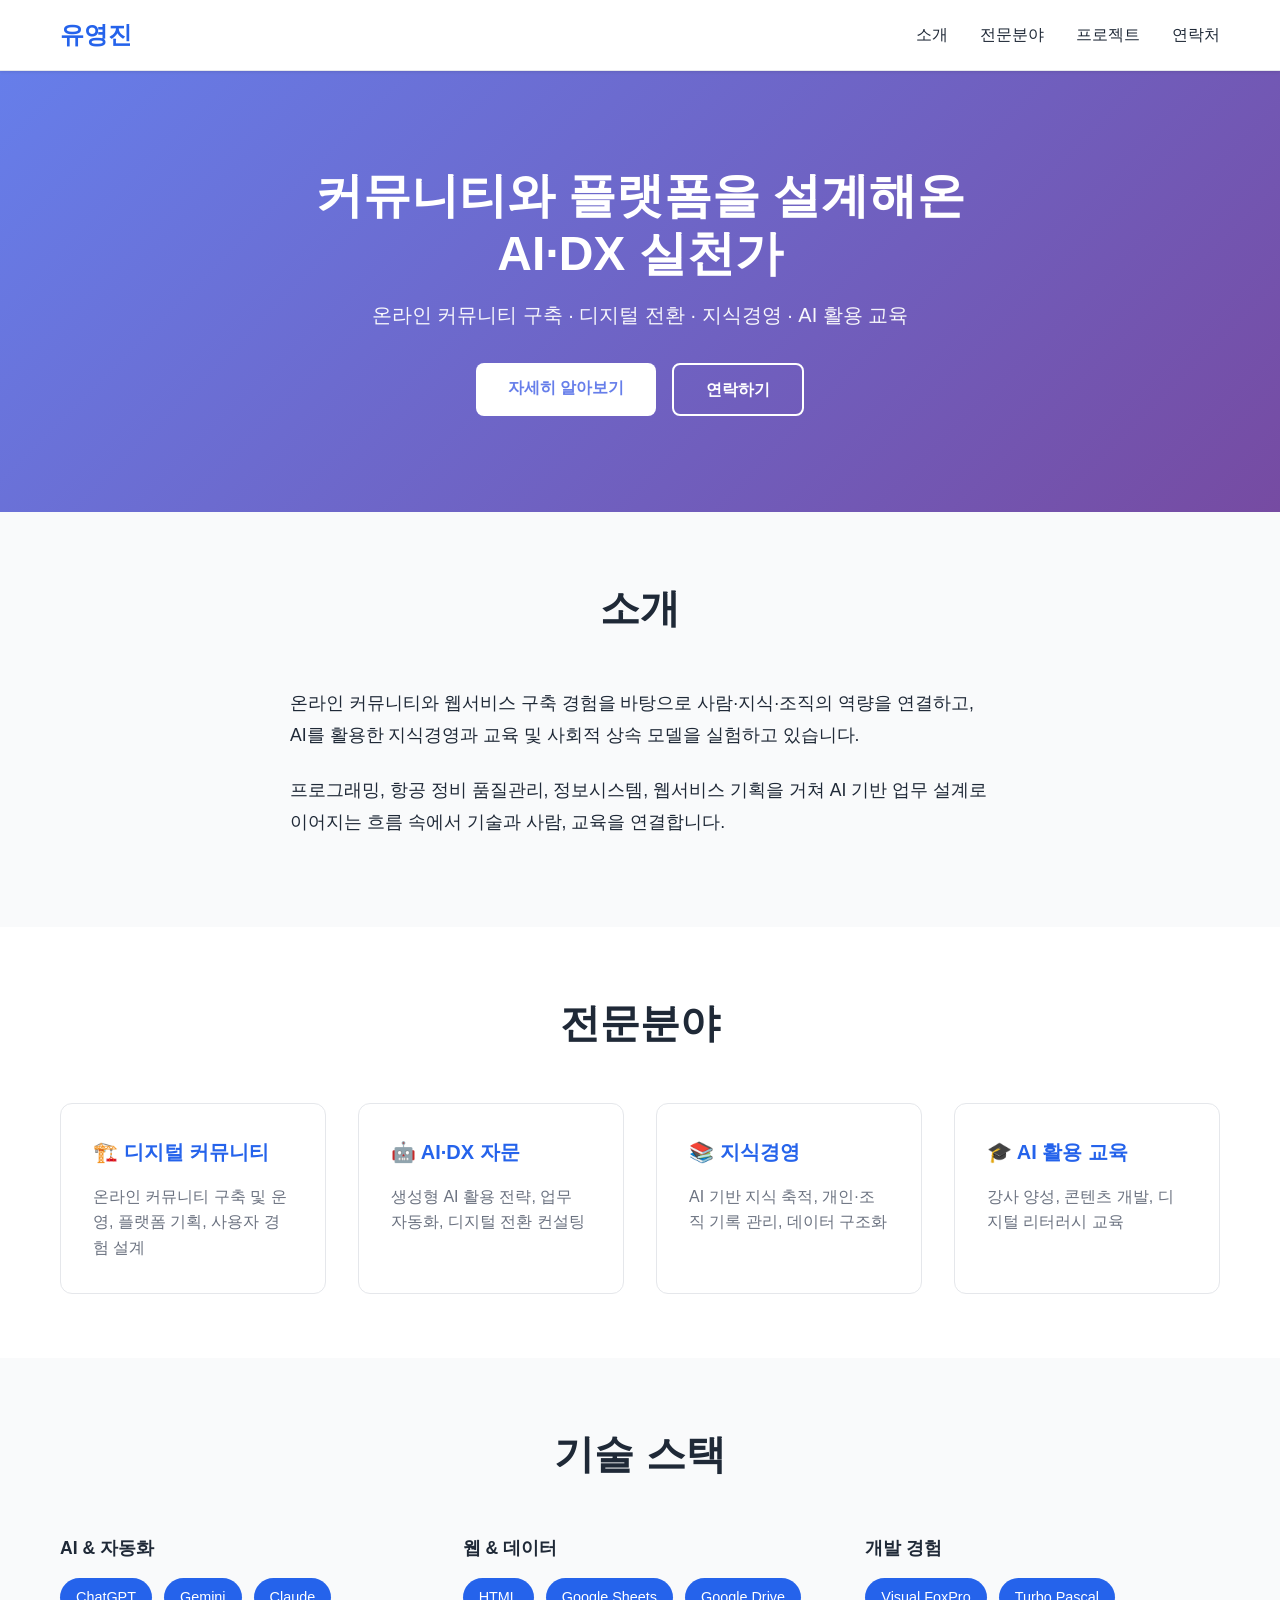
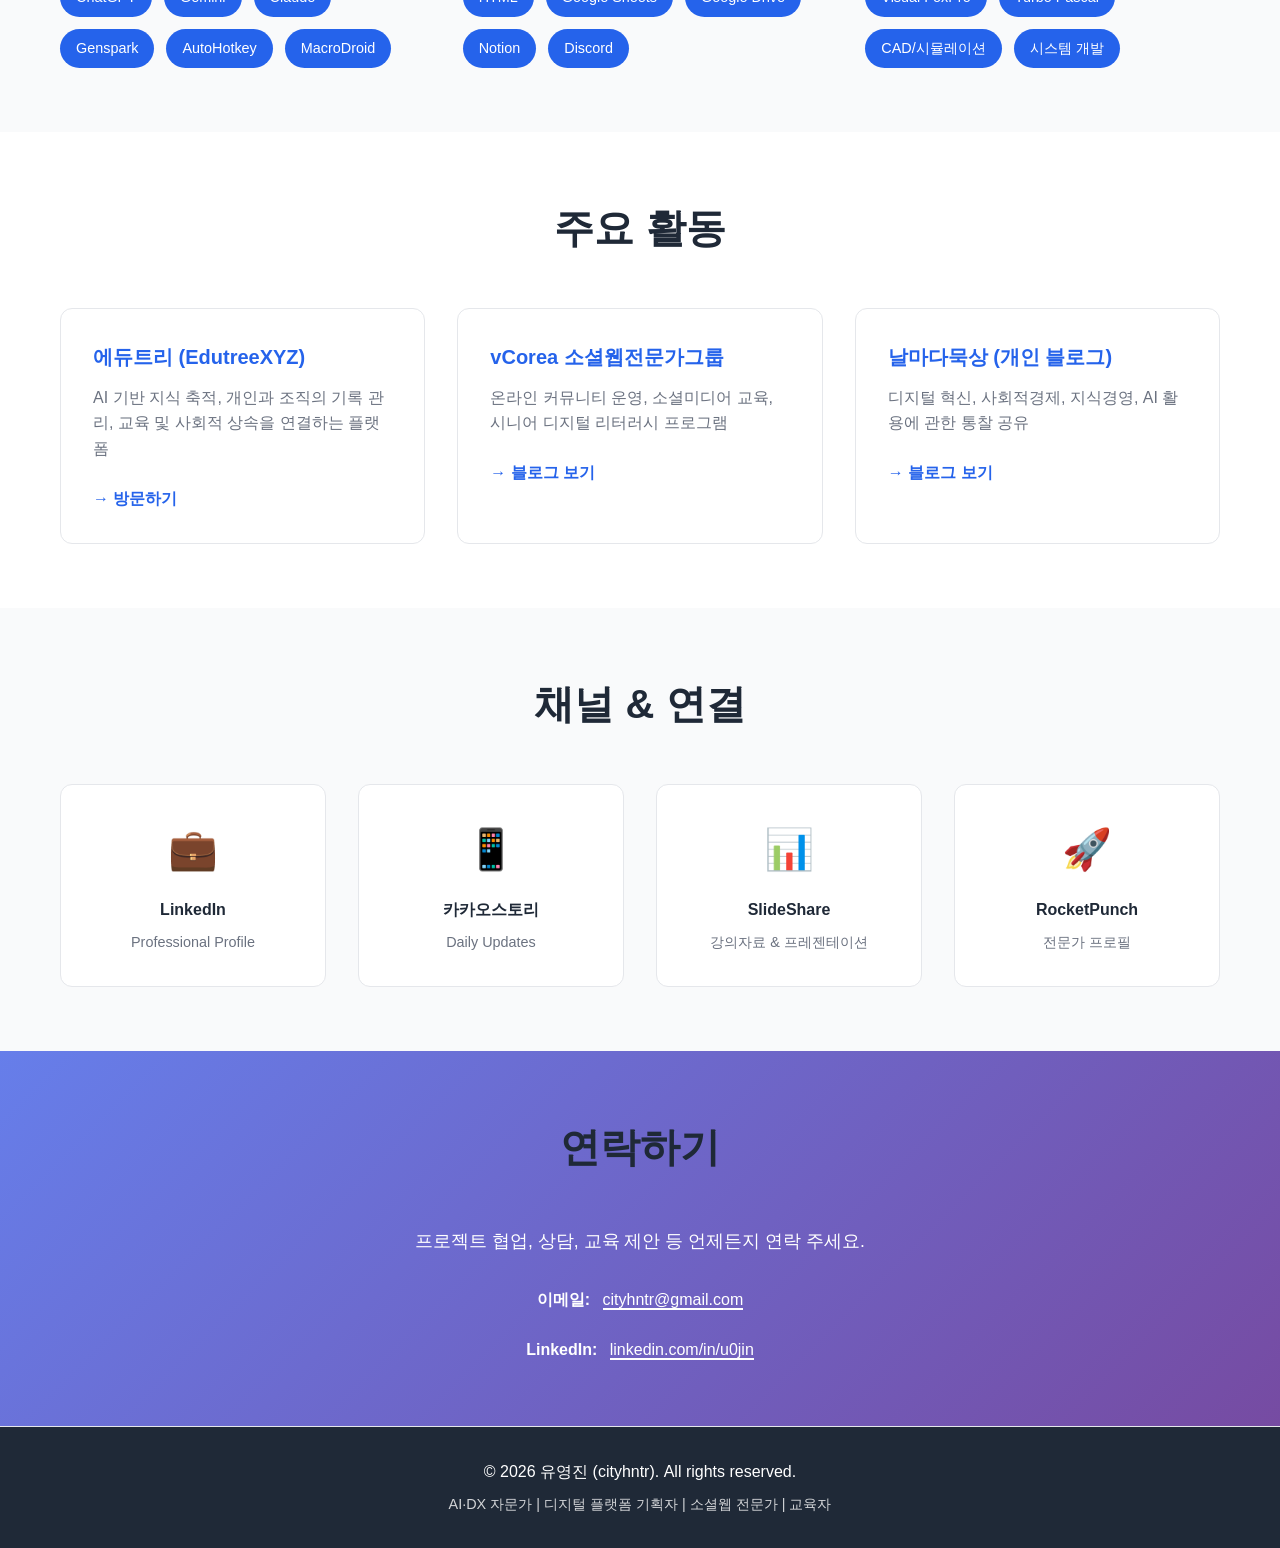
==== index.html @ fdac0101 "Initial commit: Create personal portfolio site" ====
<!DOCTYPE html>
<html lang="ko">
<head>
    <meta charset="UTF-8">
    <meta name="viewport" content="width=device-width, initial-scale=1.0">
    <title>유영진 | AI·DX 자문가, 디지털 플랫폼 기획자</title>
    <link rel="stylesheet" href="style.css">
</head>
<body>
    <!-- Navigation -->
    <nav class="navbar">
        <div class="container">
            <div class="logo">유영진</div>
            <ul class="nav-links">
                <li><a href="#about">소개</a></li>
                <li><a href="#expertise">전문분야</a></li>
                <li><a href="#projects">프로젝트</a></li>
                <li><a href="#contact">연락처</a></li>
            </ul>
        </div>
    </nav>

    <!-- Hero Section -->
    <section class="hero">
        <div class="container">
            <div class="hero-content">
                <h1>커뮤니티와 플랫폼을 설계해온<br>AI·DX 실천가</h1>
                <p class="subtitle">온라인 커뮤니티 구축 · 디지털 전환 · 지식경영 · AI 활용 교육</p>
                <div class="cta-buttons">
                    <a href="#about" class="btn btn-primary">자세히 알아보기</a>
                    <a href="#contact" class="btn btn-secondary">연락하기</a>
                </div>
            </div>
        </div>
    </section>

    <!-- About Section -->
    <section id="about" class="about">
        <div class="container">
            <h2>소개</h2>
            <div class="about-content">
                <div class="about-text">
                    <p>온라인 커뮤니티와 웹서비스 구축 경험을 바탕으로 사람·지식·조직의 역량을 연결하고, AI를 활용한 지식경영과 교육 및 사회적 상속 모델을 실험하고 있습니다.</p>
                    <p>프로그래밍, 항공 정비 품질관리, 정보시스템, 웹서비스 기획을 거쳐 AI 기반 업무 설계로 이어지는 흐름 속에서 기술과 사람, 교육을 연결합니다.</p>
                </div>
            </div>
        </div>
    </section>

    <!-- Expertise Section -->
    <section id="expertise" class="expertise">
        <div class="container">
            <h2>전문분야</h2>
            <div class="expertise-grid">
                <div class="expertise-card">
                    <h3>🏗️ 디지털 커뮤니티</h3>
                    <p>온라인 커뮤니티 구축 및 운영, 플랫폼 기획, 사용자 경험 설계</p>
                </div>
                <div class="expertise-card">
                    <h3>🤖 AI·DX 자문</h3>
                    <p>생성형 AI 활용 전략, 업무 자동화, 디지털 전환 컨설팅</p>
                </div>
                <div class="expertise-card">
                    <h3>📚 지식경영</h3>
                    <p>AI 기반 지식 축적, 개인·조직 기록 관리, 데이터 구조화</p>
                </div>
                <div class="expertise-card">
                    <h3>🎓 AI 활용 교육</h3>
                    <p>강사 양성, 콘텐츠 개발, 디지털 리터러시 교육</p>
                </div>
            </div>
        </div>
    </section>

    <!-- Skills Section -->
    <section class="skills">
        <div class="container">
            <h2>기술 스택</h2>
            <div class="skills-grid">
                <div class="skill-category">
                    <h4>AI & 자동화</h4>
                    <div class="skill-tags">
                        <span class="tag">ChatGPT</span>
                        <span class="tag">Gemini</span>
                        <span class="tag">Claude</span>
                        <span class="tag">Genspark</span>
                        <span class="tag">AutoHotkey</span>
                        <span class="tag">MacroDroid</span>
                    </div>
                </div>
                <div class="skill-category">
                    <h4>웹 & 데이터</h4>
                    <div class="skill-tags">
                        <span class="tag">HTML</span>
                        <span class="tag">Google Sheets</span>
                        <span class="tag">Google Drive</span>
                        <span class="tag">Notion</span>
                        <span class="tag">Discord</span>
                    </div>
                </div>
                <div class="skill-category">
                    <h4>개발 경험</h4>
                    <div class="skill-tags">
                        <span class="tag">Visual FoxPro</span>
                        <span class="tag">Turbo Pascal</span>
                        <span class="tag">CAD/시뮬레이션</span>
                        <span class="tag">시스템 개발</span>
                    </div>
                </div>
            </div>
        </div>
    </section>

    <!-- Projects Section -->
    <section id="projects" class="projects">
        <div class="container">
            <h2>주요 활동</h2>
            <div class="projects-grid">
                <div class="project-card">
                    <h3>에듀트리 (EdutreeXYZ)</h3>
                    <p>AI 기반 지식 축적, 개인과 조직의 기록 관리, 교육 및 사회적 상속을 연결하는 플랫폼</p>
                    <a href="https://edutree.xyz" target="_blank" class="project-link">→ 방문하기</a>
                </div>
                <div class="project-card">
                    <h3>vCorea 소셜웹전문가그룹</h3>
                    <p>온라인 커뮤니티 운영, 소셜미디어 교육, 시니어 디지털 리터러시 프로그램</p>
                    <a href="https://vcorea.tistory.com/" target="_blank" class="project-link">→ 블로그 보기</a>
                </div>
                <div class="project-card">
                    <h3>날마다묵상 (개인 블로그)</h3>
                    <p>디지털 혁신, 사회적경제, 지식경영, AI 활용에 관한 통찰 공유</p>
                    <a href="https://holylab.tistory.com/" target="_blank" class="project-link">→ 블로그 보기</a>
                </div>
            </div>
        </div>
    </section>

    <!-- Channel Section -->
    <section class="channels">
        <div class="container">
            <h2>채널 & 연결</h2>
            <div class="channels-grid">
                <a href="https://kr.linkedin.com/in/u0jin" target="_blank" class="channel-card">
                    <span class="channel-icon">💼</span>
                    <h4>LinkedIn</h4>
                    <p>Professional Profile</p>
                </a>
                <a href="https://story.kakao.com/cityhntr" target="_blank" class="channel-card">
                    <span class="channel-icon">📱</span>
                    <h4>카카오스토리</h4>
                    <p>Daily Updates</p>
                </a>
                <a href="https://www.slideshare.net/cityhntr" target="_blank" class="channel-card">
                    <span class="channel-icon">📊</span>
                    <h4>SlideShare</h4>
                    <p>강의자료 & 프레젠테이션</p>
                </a>
                <a href="https://www.rocketpunch.com/@3f40613a21124504" target="_blank" class="channel-card">
                    <span class="channel-icon">🚀</span>
                    <h4>RocketPunch</h4>
                    <p>전문가 프로필</p>
                </a>
            </div>
        </div>
    </section>

    <!-- Contact Section -->
    <section id="contact" class="contact">
        <div class="container">
            <h2>연락하기</h2>
            <div class="contact-content">
                <p>프로젝트 협업, 상담, 교육 제안 등 언제든지 연락 주세요.</p>
                <div class="contact-info">
                    <div class="contact-item">
                        <span class="label">이메일:</span>
                        <a href="mailto:cityhntr@gmail.com">cityhntr@gmail.com</a>
                    </div>
                    <div class="contact-item">
                        <span class="label">LinkedIn:</span>
                        <a href="https://kr.linkedin.com/in/u0jin" target="_blank">linkedin.com/in/u0jin</a>
                    </div>
                </div>
            </div>
        </div>
    </section>

    <!-- Footer -->
    <footer class="footer">
        <div class="container">
            <p>&copy; 2026 유영진 (cityhntr). All rights reserved.</p>
            <p class="footer-note">AI·DX 자문가 | 디지털 플랫폼 기획자 | 소셜웹 전문가 | 교육자</p>
        </div>
    </footer>

    <script src="script.js"></script>
</body>
</html>
---- style.css ----
:root {
    --primary-color: #2563eb;
    --secondary-color: #1e40af;
    --accent-color: #7c3aed;
    --text-color: #1f2937;
    --light-text: #6b7280;
    --bg-light: #f9fafb;
    --bg-white: #ffffff;
    --border-color: #e5e7eb;
    --shadow: 0 1px 3px rgba(0, 0, 0, 0.1);
    --shadow-lg: 0 10px 15px rgba(0, 0, 0, 0.1);
}

* {
    margin: 0;
    padding: 0;
    box-sizing: border-box;
}

html {
    scroll-behavior: smooth;
}

body {
    font-family: -apple-system, BlinkMacSystemFont, 'Segoe UI', Roboto, 'Helvetica Neue', Arial, sans-serif;
    color: var(--text-color);
    line-height: 1.6;
    background-color: var(--bg-white);
}

.container {
    max-width: 1200px;
    margin: 0 auto;
    padding: 0 20px;
}

/* Navigation */
.navbar {
    background: var(--bg-white);
    border-bottom: 1px solid var(--border-color);
    position: sticky;
    top: 0;
    z-index: 100;
    box-shadow: var(--shadow);
}

.navbar .container {
    display: flex;
    justify-content: space-between;
    align-items: center;
    padding: 1rem 20px;
}

.logo {
    font-size: 1.5rem;
    font-weight: 700;
    color: var(--primary-color);
}

.nav-links {
    display: flex;
    list-style: none;
    gap: 2rem;
}

.nav-links a {
    color: var(--text-color);
    text-decoration: none;
    font-weight: 500;
    transition: color 0.3s ease;
}

.nav-links a:hover {
    color: var(--primary-color);
}

/* Hero Section */
.hero {
    background: linear-gradient(135deg, #667eea 0%, #764ba2 100%);
    color: white;
    padding: 6rem 0;
    text-align: center;
}

.hero-content h1 {
    font-size: 3rem;
    margin-bottom: 1rem;
    line-height: 1.2;
}

.subtitle {
    font-size: 1.25rem;
    margin-bottom: 2rem;
    opacity: 0.95;
}

.cta-buttons {
    display: flex;
    gap: 1rem;
    justify-content: center;
    flex-wrap: wrap;
}

.btn {
    padding: 0.75rem 2rem;
    border-radius: 0.5rem;
    font-size: 1rem;
    font-weight: 600;
    text-decoration: none;
    transition: all 0.3s ease;
    cursor: pointer;
    border: none;
    display: inline-block;
}

.btn-primary {
    background: var(--bg-white);
    color: #667eea;
}

.btn-primary:hover {
    transform: translateY(-2px);
    box-shadow: 0 10px 20px rgba(0, 0, 0, 0.2);
}

.btn-secondary {
    background: transparent;
    color: white;
    border: 2px solid white;
}

.btn-secondary:hover {
    background: white;
    color: #667eea;
}

/* Sections */
section {
    padding: 4rem 0;
}

section h2 {
    font-size: 2.5rem;
    margin-bottom: 3rem;
    text-align: center;
    color: var(--text-color);
}

.about {
    background: var(--bg-light);
}

.about-text {
    max-width: 700px;
    margin: 0 auto;
    line-height: 1.8;
    font-size: 1.1rem;
}

.about-text p {
    margin-bottom: 1.5rem;
}

/* Expertise Grid */
.expertise-grid {
    display: grid;
    grid-template-columns: repeat(auto-fit, minmax(250px, 1fr));
    gap: 2rem;
}

.expertise-card {
    background: var(--bg-white);
    padding: 2rem;
    border-radius: 0.75rem;
    border: 1px solid var(--border-color);
    transition: all 0.3s ease;
}

.expertise-card:hover {
    transform: translateY(-5px);
    box-shadow: var(--shadow-lg);
    border-color: var(--primary-color);
}

.expertise-card h3 {
    font-size: 1.25rem;
    margin-bottom: 1rem;
    color: var(--primary-color);
}

.expertise-card p {
    color: var(--light-text);
    line-height: 1.6;
}

/* Skills Section */
.skills {
    background: var(--bg-light);
}

.skills-grid {
    display: grid;
    grid-template-columns: repeat(auto-fit, minmax(300px, 1fr));
    gap: 3rem;
}

.skill-category h4 {
    font-size: 1.1rem;
    margin-bottom: 1rem;
    color: var(--text-color);
}

.skill-tags {
    display: flex;
    flex-wrap: wrap;
    gap: 0.75rem;
}

.tag {
    display: inline-block;
    background: var(--primary-color);
    color: white;
    padding: 0.5rem 1rem;
    border-radius: 2rem;
    font-size: 0.9rem;
    font-weight: 500;
}

/* Projects Grid */
.projects-grid {
    display: grid;
    grid-template-columns: repeat(auto-fit, minmax(300px, 1fr));
    gap: 2rem;
}

.project-card {
    background: var(--bg-white);
    padding: 2rem;
    border-radius: 0.75rem;
    border: 1px solid var(--border-color);
    transition: all 0.3s ease;
}

.project-card:hover {
    transform: translateY(-5px);
    box-shadow: var(--shadow-lg);
}

.project-card h3 {
    font-size: 1.25rem;
    margin-bottom: 0.75rem;
    color: var(--primary-color);
}

.project-card p {
    color: var(--light-text);
    margin-bottom: 1.5rem;
    line-height: 1.6;
}

.project-link {
    color: var(--primary-color);
    text-decoration: none;
    font-weight: 600;
    display: inline-block;
    transition: all 0.3s ease;
}

.project-link:hover {
    gap: 0.5rem;
}

/* Channels Section */
.channels {
    background: var(--bg-light);
}

.channels-grid {
    display: grid;
    grid-template-columns: repeat(auto-fit, minmax(200px, 1fr));
    gap: 2rem;
}

.channel-card {
    background: var(--bg-white);
    padding: 2rem;
    border-radius: 0.75rem;
    text-align: center;
    text-decoration: none;
    border: 1px solid var(--border-color);
    transition: all 0.3s ease;
}

.channel-card:hover {
    transform: translateY(-5px);
    box-shadow: var(--shadow-lg);
    border-color: var(--primary-color);
}

.channel-icon {
    font-size: 2.5rem;
    display: block;
    margin-bottom: 1rem;
}

.channel-card h4 {
    color: var(--text-color);
    margin-bottom: 0.5rem;
}

.channel-card p {
    color: var(--light-text);
    font-size: 0.9rem;
}

/* Contact Section */
.contact {
    background: linear-gradient(135deg, #667eea 0%, #764ba2 100%);
    color: white;
    text-align: center;
}

.contact-content p {
    font-size: 1.1rem;
    margin-bottom: 2rem;
}

.contact-info {
    display: flex;
    flex-direction: column;
    gap: 1.5rem;
    justify-content: center;
    align-items: center;
}

.contact-item {
    font-size: 1rem;
}

.contact-item .label {
    font-weight: 600;
    margin-right: 0.5rem;
}

.contact-item a {
    color: white;
    text-decoration: none;
    border-bottom: 2px solid white;
    transition: all 0.3s ease;
}

.contact-item a:hover {
    opacity: 0.8;
}

/* Footer */
.footer {
    background: var(--text-color);
    color: white;
    text-align: center;
    padding: 2rem 0;
    border-top: 1px solid var(--border-color);
}

.footer-note {
    font-size: 0.9rem;
    margin-top: 0.5rem;
    opacity: 0.8;
}

/* Responsive */
@media (max-width: 768px) {
    .hero-content h1 {
        font-size: 2rem;
    }

    .subtitle {
        font-size: 1rem;
    }

    section h2 {
        font-size: 2rem;
    }

    .nav-links {
        gap: 1rem;
    }

    .cta-buttons {
        flex-direction: column;
        align-items: center;
    }

    .btn {
        width: 200px;
    }
}
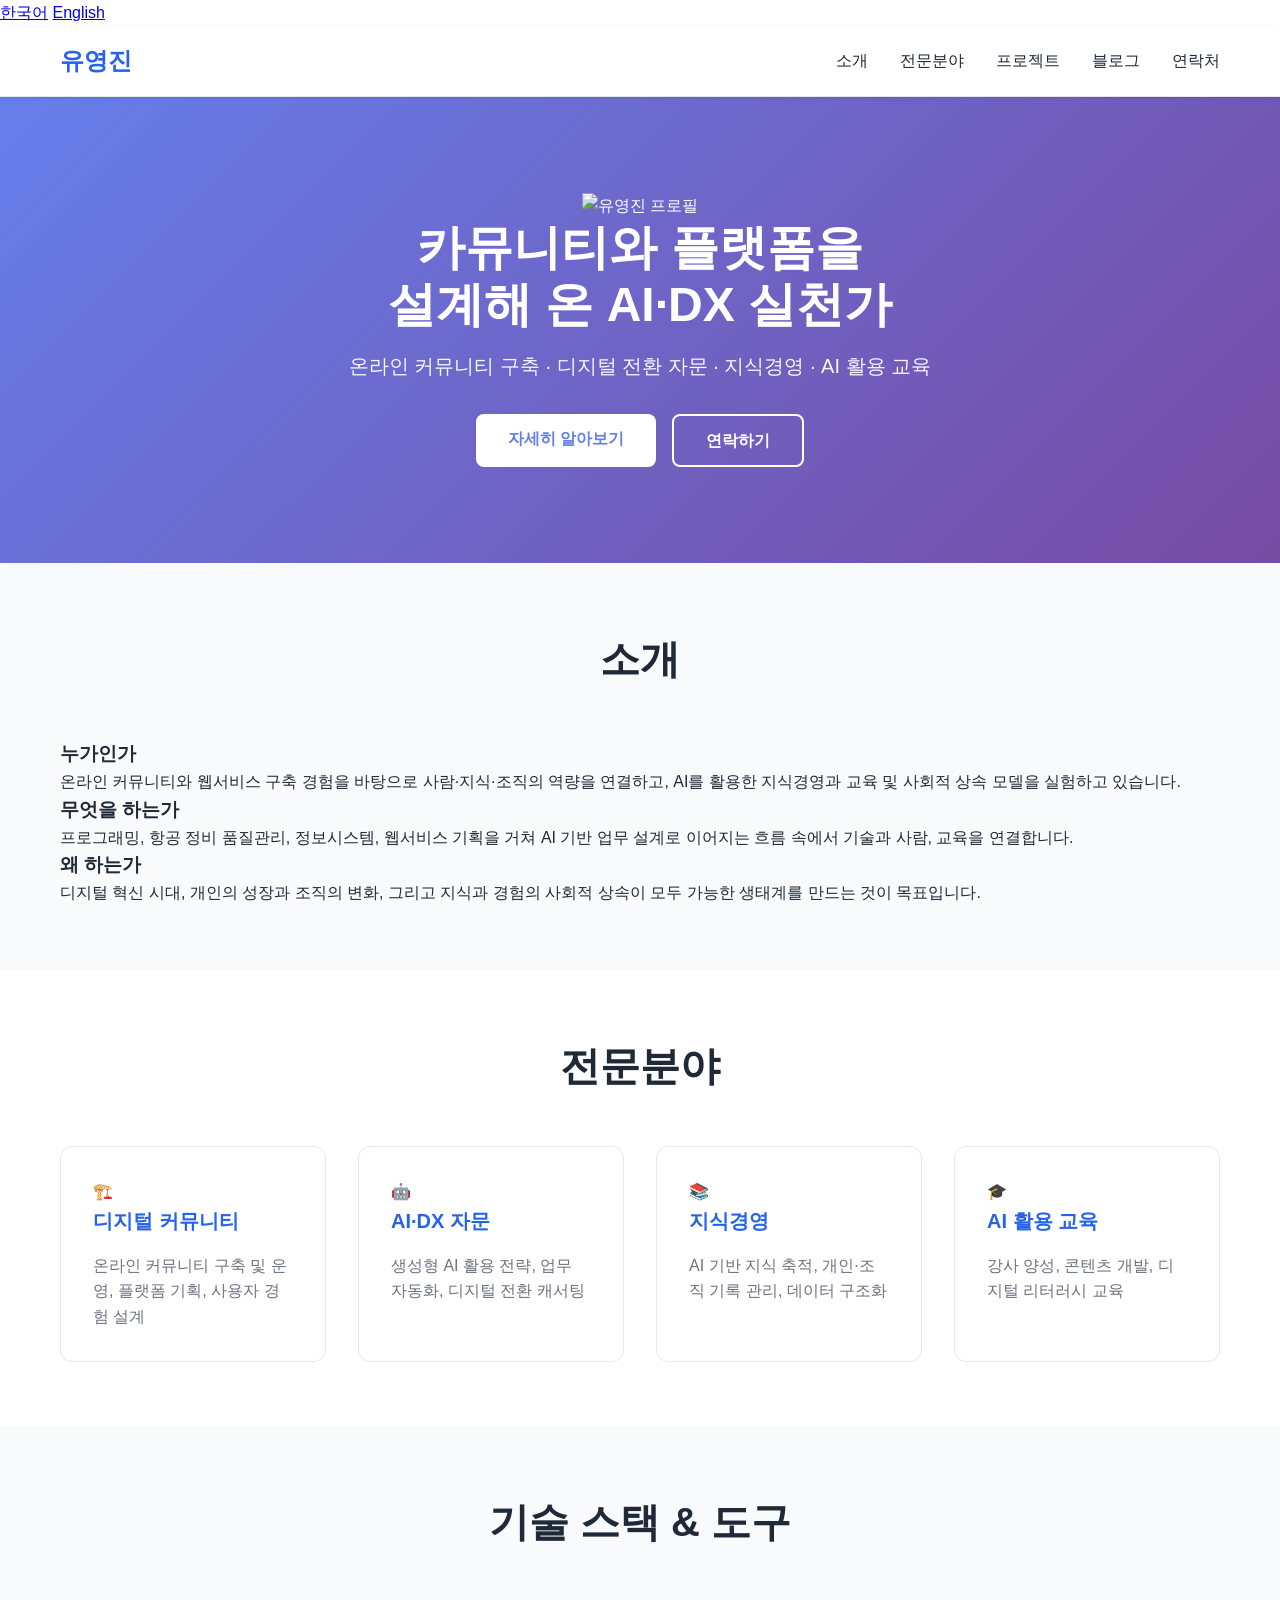
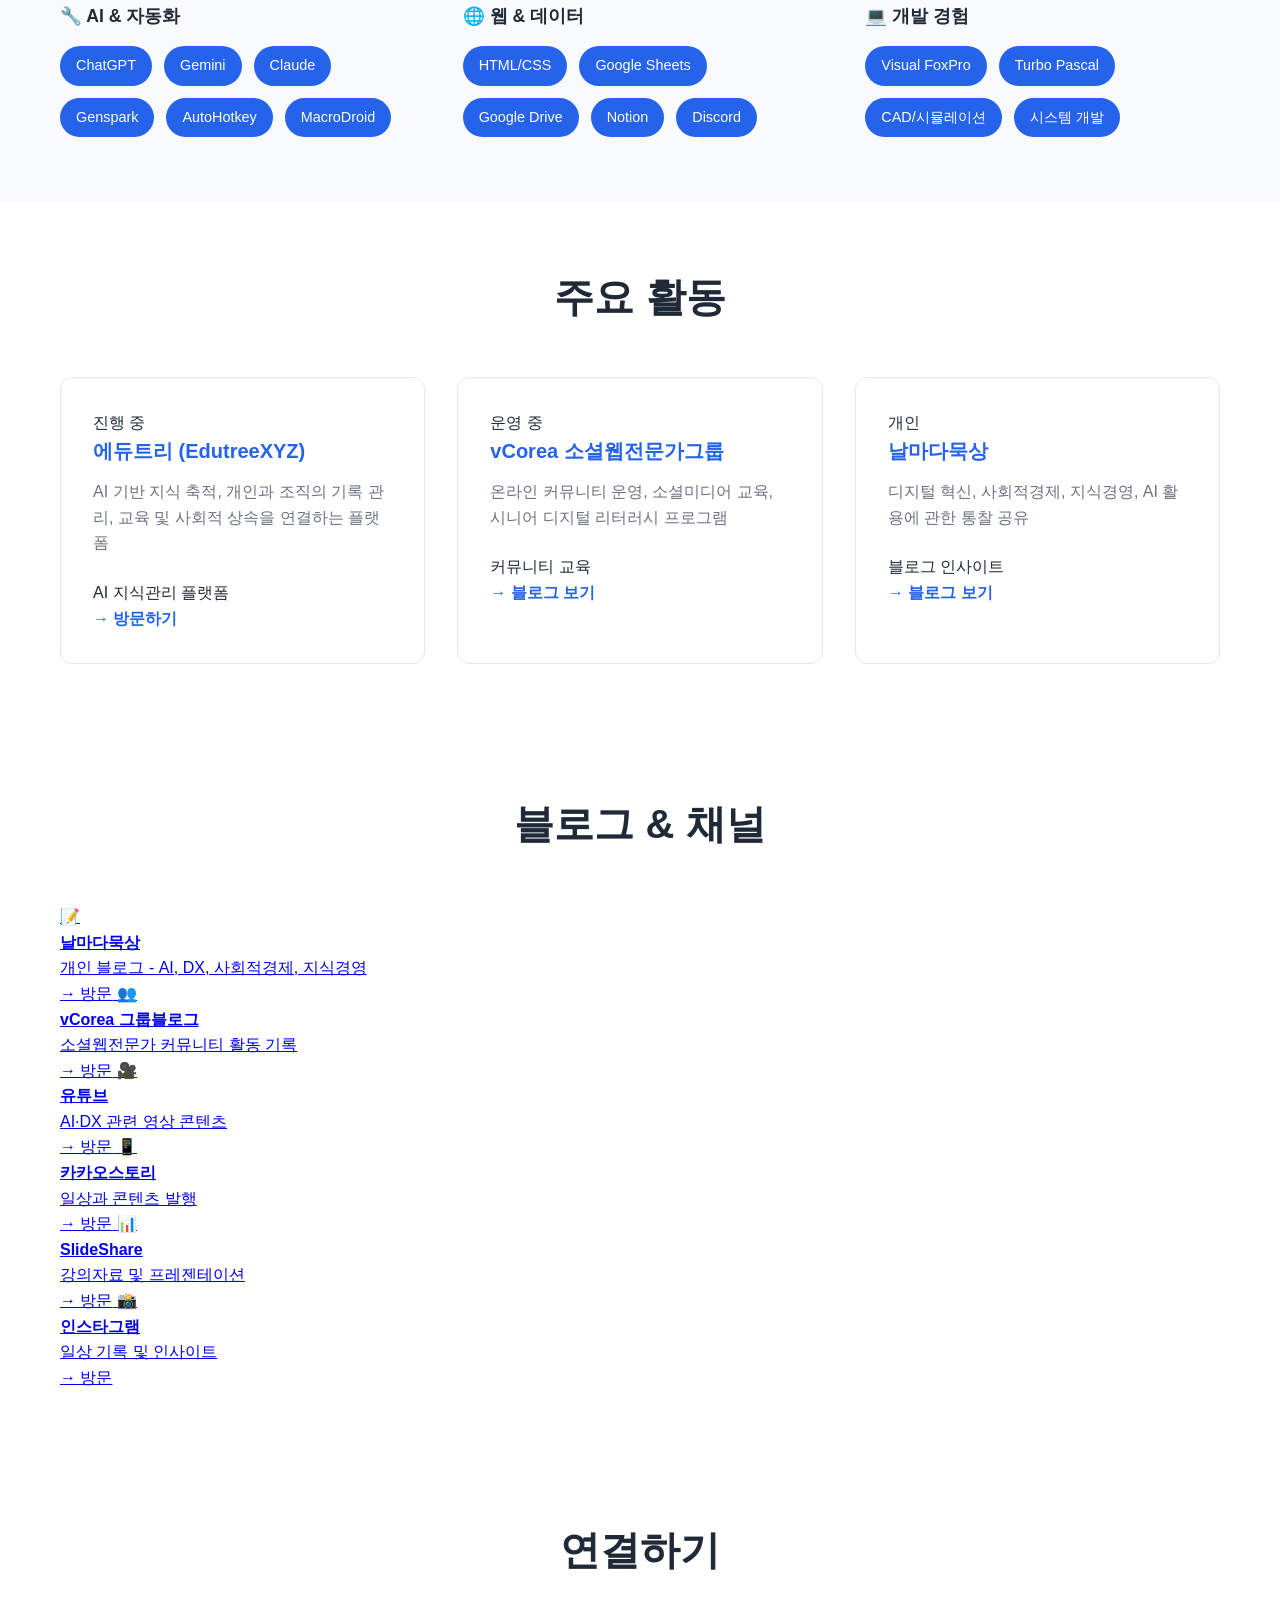
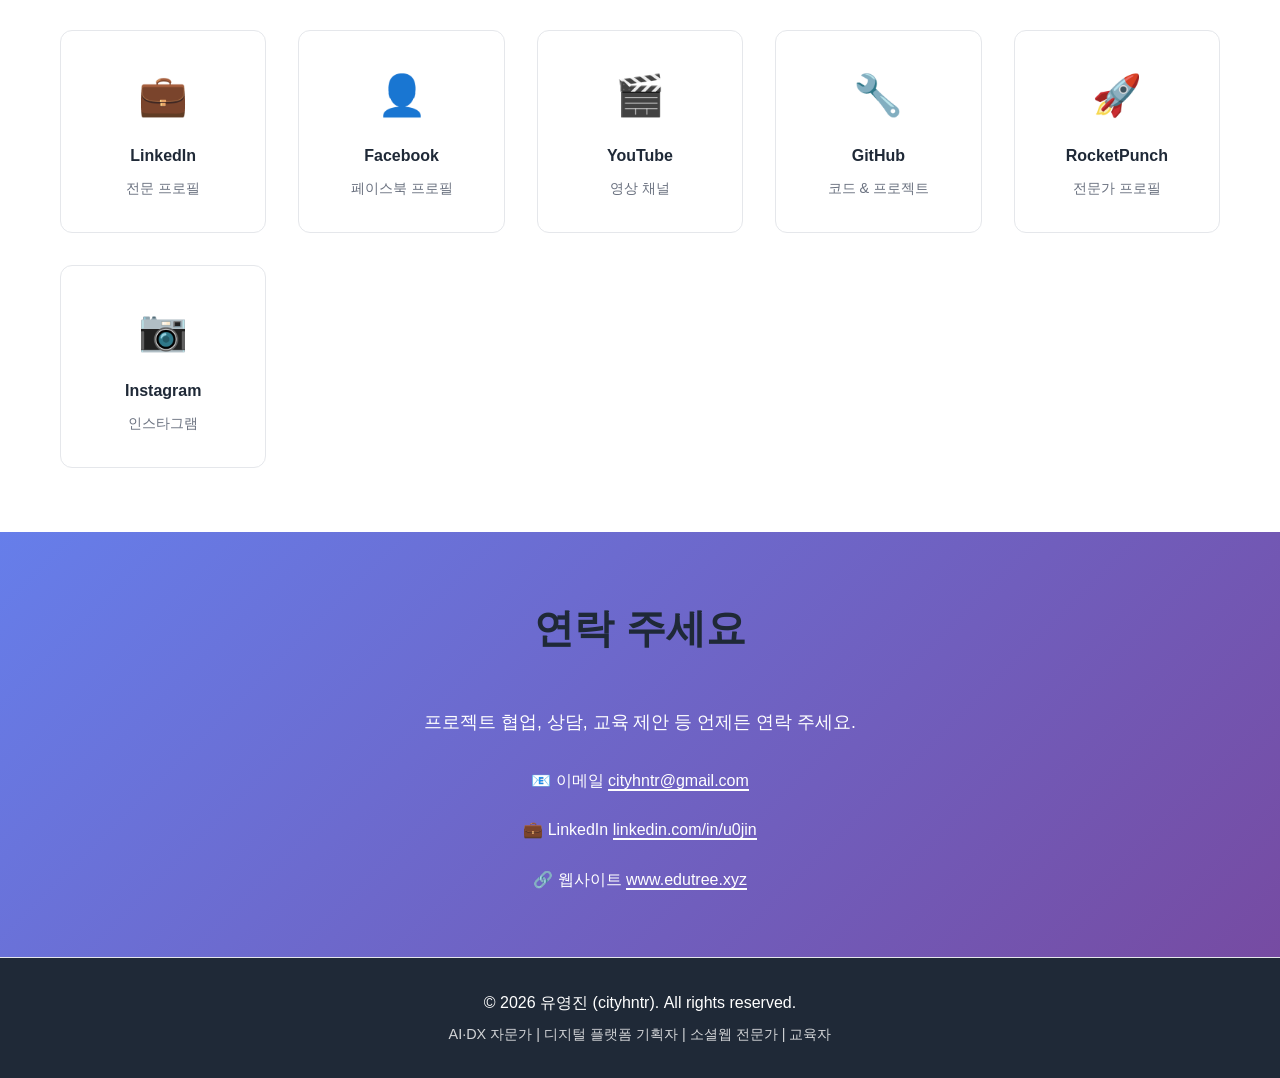
==== commit 5987205d: "Complete redesign: Add English version, update social channels, enhance styling, and improve interac" ====
--- a/index.html
+++ b/index.html
@@ -7,6 +7,12 @@
     <link rel="stylesheet" href="style.css">
 </head>
 <body>
+    <!-- Language Switcher -->
+    <div class="language-switcher">
+        <a href="index.html" class="lang-btn active">한국어</a>
+        <a href="index-en.html" class="lang-btn">English</a>
+    </div>
+
     <!-- Navigation -->
     <nav class="navbar">
         <div class="container">
@@ -15,6 +21,7 @@
                 <li><a href="#about">소개</a></li>
                 <li><a href="#expertise">전문분야</a></li>
                 <li><a href="#projects">프로젝트</a></li>
+                <li><a href="#blog">블로그</a></li>
                 <li><a href="#contact">연락처</a></li>
             </ul>
         </div>
@@ -24,11 +31,16 @@
     <section class="hero">
         <div class="container">
             <div class="hero-content">
-                <h1>커뮤니티와 플랫폼을 설계해온<br>AI·DX 실천가</h1>
-                <p class="subtitle">온라인 커뮤니티 구축 · 디지털 전환 · 지식경영 · AI 활용 교육</p>
-                <div class="cta-buttons">
-                    <a href="#about" class="btn btn-primary">자세히 알아보기</a>
-                    <a href="#contact" class="btn btn-secondary">연락하기</a>
+                <div class="profile-section">
+                    <img src="https://avatars.githubusercontent.com/u/13342140?v=4" alt="유영진 프로필" class="profile-image">
+                    <div class="hero-text">
+                        <h1>카뮤니티와 플랫폼을<br>설계해 온 AI·DX 실천가</h1>
+                        <p class="subtitle">온라인 커뮤니티 구축 · 디지털 전환 자문 · 지식경영 · AI 활용 교육</p>
+                        <div class="cta-buttons">
+                            <a href="#about" class="btn btn-primary">자세히 알아보기</a>
+                            <a href="#contact" class="btn btn-secondary">연락하기</a>
+                        </div>
+                    </div>
                 </div>
             </div>
         </div>
@@ -39,9 +51,17 @@
         <div class="container">
             <h2>소개</h2>
             <div class="about-content">
-                <div class="about-text">
+                <div class="about-card">
+                    <h3>누가인가</h3>
                     <p>온라인 커뮤니티와 웹서비스 구축 경험을 바탕으로 사람·지식·조직의 역량을 연결하고, AI를 활용한 지식경영과 교육 및 사회적 상속 모델을 실험하고 있습니다.</p>
+                </div>
+                <div class="about-card">
+                    <h3>무엇을 하는가</h3>
                     <p>프로그래밍, 항공 정비 품질관리, 정보시스템, 웹서비스 기획을 거쳐 AI 기반 업무 설계로 이어지는 흐름 속에서 기술과 사람, 교육을 연결합니다.</p>
+                </div>
+                <div class="about-card">
+                    <h3>왜 하는가</h3>
+                    <p>디지털 혁신 시대, 개인의 성장과 조직의 변화, 그리고 지식과 경험의 사회적 상속이 모두 가능한 생태계를 만드는 것이 목표입니다.</p>
                 </div>
             </div>
         </div>
@@ -53,19 +73,23 @@
             <h2>전문분야</h2>
             <div class="expertise-grid">
                 <div class="expertise-card">
-                    <h3>🏗️ 디지털 커뮤니티</h3>
+                    <div class="expertise-icon">🏗️</div>
+                    <h3>디지털 커뮤니티</h3>
                     <p>온라인 커뮤니티 구축 및 운영, 플랫폼 기획, 사용자 경험 설계</p>
                 </div>
                 <div class="expertise-card">
-                    <h3>🤖 AI·DX 자문</h3>
-                    <p>생성형 AI 활용 전략, 업무 자동화, 디지털 전환 컨설팅</p>
-                </div>
-                <div class="expertise-card">
-                    <h3>📚 지식경영</h3>
+                    <div class="expertise-icon">🤖</div>
+                    <h3>AI·DX 자문</h3>
+                    <p>생성형 AI 활용 전략, 업무 자동화, 디지털 전환 캐서팅</p>
+                </div>
+                <div class="expertise-card">
+                    <div class="expertise-icon">📚</div>
+                    <h3>지식경영</h3>
                     <p>AI 기반 지식 축적, 개인·조직 기록 관리, 데이터 구조화</p>
                 </div>
                 <div class="expertise-card">
-                    <h3>🎓 AI 활용 교육</h3>
+                    <div class="expertise-icon">🎓</div>
+                    <h3>AI 활용 교육</h3>
                     <p>강사 양성, 콘텐츠 개발, 디지털 리터러시 교육</p>
                 </div>
             </div>
@@ -75,10 +99,10 @@
     <!-- Skills Section -->
     <section class="skills">
         <div class="container">
-            <h2>기술 스택</h2>
+            <h2>기술 스택 & 도구</h2>
             <div class="skills-grid">
                 <div class="skill-category">
-                    <h4>AI & 자동화</h4>
+                    <h4>🔧 AI & 자동화</h4>
                     <div class="skill-tags">
                         <span class="tag">ChatGPT</span>
                         <span class="tag">Gemini</span>
@@ -89,9 +113,9 @@
                     </div>
                 </div>
                 <div class="skill-category">
-                    <h4>웹 & 데이터</h4>
+                    <h4>🌐 웹 & 데이터</h4>
                     <div class="skill-tags">
-                        <span class="tag">HTML</span>
+                        <span class="tag">HTML/CSS</span>
                         <span class="tag">Google Sheets</span>
                         <span class="tag">Google Drive</span>
                         <span class="tag">Notion</span>
@@ -99,7 +123,7 @@
                     </div>
                 </div>
                 <div class="skill-category">
-                    <h4>개발 경험</h4>
+                    <h4>💻 개발 경험</h4>
                     <div class="skill-tags">
                         <span class="tag">Visual FoxPro</span>
                         <span class="tag">Turbo Pascal</span>
@@ -116,50 +140,121 @@
         <div class="container">
             <h2>주요 활동</h2>
             <div class="projects-grid">
-                <div class="project-card">
+                <div class="project-card featured">
+                    <div class="project-badge">진행 중</div>
                     <h3>에듀트리 (EdutreeXYZ)</h3>
                     <p>AI 기반 지식 축적, 개인과 조직의 기록 관리, 교육 및 사회적 상속을 연결하는 플랫폼</p>
-                    <a href="https://edutree.xyz" target="_blank" class="project-link">→ 방문하기</a>
+                    <div class="project-tags">
+                        <span class="project-tag">AI</span>
+                        <span class="project-tag">지식관리</span>
+                        <span class="project-tag">플랫폼</span>
+                    </div>
+                    <a href="https://www.edutree.xyz" target="_blank" class="project-link">→ 방문하기</a>
                 </div>
                 <div class="project-card">
+                    <div class="project-badge">운영 중</div>
                     <h3>vCorea 소셜웹전문가그룹</h3>
                     <p>온라인 커뮤니티 운영, 소셜미디어 교육, 시니어 디지털 리터러시 프로그램</p>
+                    <div class="project-tags">
+                        <span class="project-tag">커뮤니티</span>
+                        <span class="project-tag">교육</span>
+                    </div>
                     <a href="https://vcorea.tistory.com/" target="_blank" class="project-link">→ 블로그 보기</a>
                 </div>
                 <div class="project-card">
-                    <h3>날마다묵상 (개인 블로그)</h3>
+                    <div class="project-badge">개인</div>
+                    <h3>날마다묵상</h3>
                     <p>디지털 혁신, 사회적경제, 지식경영, AI 활용에 관한 통찰 공유</p>
+                    <div class="project-tags">
+                        <span class="project-tag">블로그</span>
+                        <span class="project-tag">인사이트</span>
+                    </div>
                     <a href="https://holylab.tistory.com/" target="_blank" class="project-link">→ 블로그 보기</a>
                 </div>
             </div>
         </div>
     </section>
 
-    <!-- Channel Section -->
-    <section class="channels">
-        <div class="container">
-            <h2>채널 & 연결</h2>
+    <!-- Blog Section -->
+    <section id="blog" class="blog">
+        <div class="container">
+            <h2>블로그 & 채널</h2>
+            <div class="blog-grid">
+                <a href="https://holylab.tistory.com/" target="_blank" class="blog-card">
+                    <span class="blog-icon">📝</span>
+                    <h4>날마다묵상</h4>
+                    <p>개인 블로그 - AI, DX, 사회적경제, 지식경영</p>
+                    <span class="visit-link">→ 방문</span>
+                </a>
+                <a href="https://vcorea.tistory.com/" target="_blank" class="blog-card">
+                    <span class="blog-icon">👥</span>
+                    <h4>vCorea 그룹블로그</h4>
+                    <p>소셜웹전문가 커뮤니티 활동 기록</p>
+                    <span class="visit-link">→ 방문</span>
+                </a>
+                <a href="https://www.youtube.com/@cityhntr" target="_blank" class="blog-card">
+                    <span class="blog-icon">🎥</span>
+                    <h4>유튜브</h4>
+                    <p>AI·DX 관련 영상 콘텐츠</p>
+                    <span class="visit-link">→ 방문</span>
+                </a>
+                <a href="https://story.kakao.com/cityhntr" target="_blank" class="blog-card">
+                    <span class="blog-icon">📱</span>
+                    <h4>카카오스토리</h4>
+                    <p>일상과 콘텐츠 발행</p>
+                    <span class="visit-link">→ 방문</span>
+                </a>
+                <a href="https://www.slideshare.net/cityhntr" target="_blank" class="blog-card">
+                    <span class="blog-icon">📊</span>
+                    <h4>SlideShare</h4>
+                    <p>강의자료 및 프레젠테이션</p>
+                    <span class="visit-link">→ 방문</span>
+                </a>
+                <a href="https://www.instagram.com/uyoungjin/" target="_blank" class="blog-card">
+                    <span class="blog-icon">📸</span>
+                    <h4>인스타그램</h4>
+                    <p>일상 기록 및 인사이트</p>
+                    <span class="visit-link">→ 방문</span>
+                </a>
+            </div>
+        </div>
+    </section>
+
+    <!-- Connect Section -->
+    <section class="connect">
+        <div class="container">
+            <h2>연결하기</h2>
             <div class="channels-grid">
                 <a href="https://kr.linkedin.com/in/u0jin" target="_blank" class="channel-card">
                     <span class="channel-icon">💼</span>
                     <h4>LinkedIn</h4>
-                    <p>Professional Profile</p>
-                </a>
-                <a href="https://story.kakao.com/cityhntr" target="_blank" class="channel-card">
-                    <span class="channel-icon">📱</span>
-                    <h4>카카오스토리</h4>
-                    <p>Daily Updates</p>
-                </a>
-                <a href="https://www.slideshare.net/cityhntr" target="_blank" class="channel-card">
-                    <span class="channel-icon">📊</span>
-                    <h4>SlideShare</h4>
-                    <p>강의자료 & 프레젠테이션</p>
+                    <p>전문 프로필</p>
+                </a>
+                <a href="https://www.facebook.com/cityhntr/" target="_blank" class="channel-card">
+                    <span class="channel-icon">👤</span>
+                    <h4>Facebook</h4>
+                    <p>페이스북 프로필</p>
+                </a>
+                <a href="https://www.youtube.com/@cityhntr" target="_blank" class="channel-card">
+                    <span class="channel-icon">🎬</span>
+                    <h4>YouTube</h4>
+                    <p>영상 채널</p>
+                </a>
+                <a href="https://github.com/cityhntr" target="_blank" class="channel-card">
+                    <span class="channel-icon">🔧</span>
+                    <h4>GitHub</h4>
+                    <p>코드 & 프로젝트</p>
                 </a>
                 <a href="https://www.rocketpunch.com/@3f40613a21124504" target="_blank" class="channel-card">
                     <span class="channel-icon">🚀</span>
                     <h4>RocketPunch</h4>
                     <p>전문가 프로필</p>
                 </a>
+                <a href="https://www.instagram.com/uyoungjin/" target="_blank" class="channel-card">
+                    <span class="channel-icon">📷</span>
+                    <h4>Instagram</h4>
+                    <p>인스타그램</p>
+                </a>
             </div>
         </div>
     </section>
@@ -167,17 +262,21 @@
     <!-- Contact Section -->
     <section id="contact" class="contact">
         <div class="container">
-            <h2>연락하기</h2>
+            <h2>연락 주세요</h2>
             <div class="contact-content">
-                <p>프로젝트 협업, 상담, 교육 제안 등 언제든지 연락 주세요.</p>
+                <p>프로젝트 협업, 상담, 교육 제안 등 언제든 연락 주세요.</p>
                 <div class="contact-info">
                     <div class="contact-item">
-                        <span class="label">이메일:</span>
+                        <span class="contact-label">📧 이메일</span>
                         <a href="mailto:cityhntr@gmail.com">cityhntr@gmail.com</a>
                     </div>
                     <div class="contact-item">
-                        <span class="label">LinkedIn:</span>
+                        <span class="contact-label">💼 LinkedIn</span>
                         <a href="https://kr.linkedin.com/in/u0jin" target="_blank">linkedin.com/in/u0jin</a>
+                    </div>
+                    <div class="contact-item">
+                        <span class="contact-label">🔗 웹사이트</span>
+                        <a href="https://www.edutree.xyz" target="_blank">www.edutree.xyz</a>
                     </div>
                 </div>
             </div>
